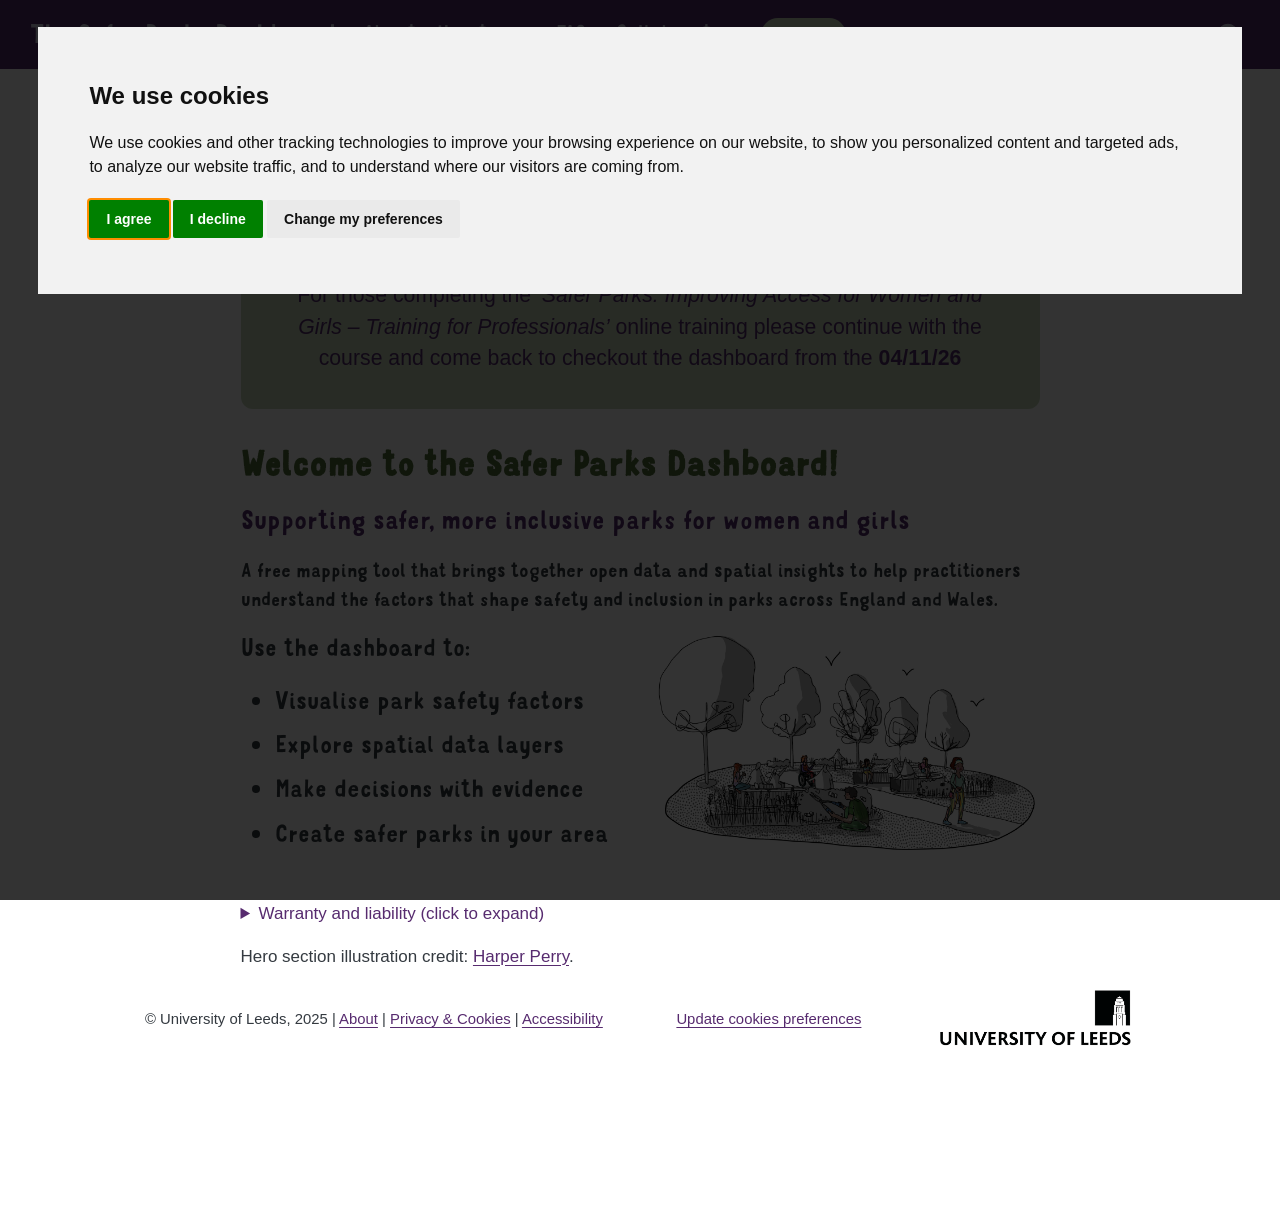
==== index.html @ 702c40ee "Built site for gh-pages" ====
<!DOCTYPE html>
<html xmlns="http://www.w3.org/1999/xhtml" lang="en" xml:lang="en"><head>

<meta charset="utf-8">
<meta name="generator" content="quarto-1.10.19">

<meta name="viewport" content="width=device-width, initial-scale=1.0, user-scalable=yes">


<title>The Safer Parks Dashboard</title>
<style>
/* Default styles provided by pandoc.
** See https://pandoc.org/MANUAL.html#variables-for-html for config info.
*/
span.smallcaps{font-variant: small-caps;}
div.columns{display: flex; gap: 1.5em;}
div.column{flex: auto;}
@media screen {
div.columns{gap: min(4vw, 1.5em);}
div.column{overflow-x: auto;}
}
div.hanging-indent{margin-left: 1.5em; text-indent: -1.5em;}
ul.task-list{list-style: none;}
ul.task-list li input[type="checkbox"] {
  width: 0.8em;
  margin: 0 0.8em 0.2em -1em; /* quarto-specific, see https://github.com/quarto-dev/quarto-cli/issues/4556 */ 
  vertical-align: middle;
}
</style>


<script src="site_libs/quarto-nav/quarto-nav.js"></script>
<script src="site_libs/quarto-nav/headroom.min.js"></script>
<script src="site_libs/clipboard/clipboard.min.js"></script>
<script src="site_libs/quarto-search/autocomplete.umd.js"></script>
<script src="site_libs/quarto-search/fuse.min.js"></script>
<script src="site_libs/quarto-search/quarto-search.js"></script>
<meta name="quarto:offset" content="./">
<link href="./assets/icon-parks4.svg" rel="icon" type="image/svg+xml">
<script src="site_libs/cookie-consent/cookie-consent.js"></script>
<link href="site_libs/cookie-consent/cookie-consent.css" rel="stylesheet">
<script src="site_libs/quarto-html/quarto.js" type="module"></script>
<script src="site_libs/quarto-html/tabsets/tabsets.js" type="module"></script>
<script src="site_libs/quarto-html/popper.min.js"></script>
<script src="site_libs/quarto-html/tippy.umd.min.js"></script>
<script src="site_libs/quarto-html/anchor.min.js"></script>
<link href="site_libs/quarto-html/tippy.css" rel="stylesheet">
<link href="site_libs/quarto-html/quarto-syntax-highlighting-bf27225e3a48a9273f3daa8f8e829971.css" rel="stylesheet" id="quarto-text-highlighting-styles">
<script src="site_libs/bootstrap/bootstrap.min.js"></script>
<link href="site_libs/bootstrap/bootstrap-icons.css" rel="stylesheet">
<link href="site_libs/bootstrap/bootstrap-14a04967a8bad26052f356cdbe887c5a.min.css" rel="stylesheet" append-hash="true" id="quarto-bootstrap" data-mode="light">
<script id="quarto-search-options" type="application/json">{
  "location": "navbar",
  "copy-button": false,
  "collapse-after": 3,
  "panel-placement": "end",
  "type": "overlay",
  "limit": 50,
  "keyboard-shortcut": [
    "f",
    "/",
    "s"
  ],
  "show-item-context": false,
  "language": {
    "search-no-results-text": "No results",
    "search-matching-documents-text": "matching documents",
    "search-copy-link-title": "Copy link to search",
    "search-hide-matches-text": "Hide additional matches",
    "search-more-match-text": "more match in this document",
    "search-more-matches-text": "more matches in this document",
    "search-clear-button-title": "Clear",
    "search-text-placeholder": "",
    "search-detached-cancel-button-title": "Cancel",
    "search-submit-button-title": "Submit",
    "search-label": "Search"
  }
}</script>
<script async="" src="https://www.googletagmanager.com/gtag/js?id=G-39QR6T27XH"></script>

<script type="text/plain" cookie-consent="tracking">

window.dataLayer = window.dataLayer || [];
function gtag(){dataLayer.push(arguments);}
gtag('js', new Date());
gtag('config', 'G-39QR6T27XH', { 'anonymize_ip': true});
</script>

<script type="text/javascript" charset="UTF-8">
document.addEventListener('DOMContentLoaded', function () {
cookieconsent.run({
  "notice_banner_type":"interstitial",
  "consent_type":"express",
  "palette":"light",
  "language":"en",
  "page_load_consent_levels":["strictly-necessary"],
  "notice_banner_reject_button_hide":false,
  "preferences_center_close_button_hide":false,
  "website_name":"",
"website_privacy_policy_url":"https://murphyqm.github.io/Safer-Parks.github.io/privacy.html"
  ,
"language":"en"
  });
});
</script> 
  


</head>

<body class="nav-fixed fullcontent quarto-light">

<div id="quarto-search-results"></div>
  <header id="quarto-header" class="headroom fixed-top">
    <nav class="navbar navbar-expand-lg " data-bs-theme="dark">
      <div class="navbar-container container-fluid">
      <div class="navbar-brand-container mx-auto">
    <a class="navbar-brand" href="./index.html">
    <span class="navbar-title">The Safer Parks Dashboard</span>
    </a>
  </div>
            <div id="quarto-search" class="" title="Search"></div>
          <button class="navbar-toggler" type="button" data-bs-toggle="collapse" data-bs-target="#navbarCollapse" aria-controls="navbarCollapse" role="menu" aria-expanded="false" aria-label="Toggle navigation" onclick="if (window.quartoToggleHeadroom) { window.quartoToggleHeadroom(); }">
  <span class="navbar-toggler-icon"></span>
</button>
          <div class="collapse navbar-collapse" id="navbarCollapse">
            <ul class="navbar-nav navbar-nav-scroll me-auto">
  <li class="nav-item">
    <a class="nav-link" href="./about.html"> 
<span class="menu-text">About</span></a>
  </li>  
  <li class="nav-item">
    <a class="nav-link" href="./guide.html"> 
<span class="menu-text">How to use</span></a>
  </li>  
  <li class="nav-item">
    <a class="nav-link" href="./faqs.html"> 
<span class="menu-text">FAQs</span></a>
  </li>  
  <li class="nav-item">
    <a class="nav-link" href="./partners.html"> 
<span class="menu-text">Collaborators</span></a>
  </li>  
  <li class="nav-item">
    <a class="nav-link" href="./How_to_cite.html"> 
<span class="menu-text">Cite us</span></a>
  </li>  
</ul>
          </div> <!-- /navcollapse -->
            <div class="quarto-navbar-tools">
</div>
      </div> <!-- /container-fluid -->
    </nav>
</header>
<!-- content -->
<div id="quarto-content" class="quarto-container page-columns page-rows-contents page-layout-article page-navbar">
<!-- sidebar -->
<!-- margin-sidebar -->
    
<!-- main -->
<main class="content page-columns page-full" id="quarto-document-content"><header id="title-block-header" class="quarto-title-block"></header>
<div id="main-content" tabindex="-1"></div>




<div class="text-box" style="text-align: center;">
<p>We are launching the Safer Parks Dashboard across England and Wales on the <strong>4th of November 2026</strong>.</p>
<p>Attend one of our <a href="./events.html"><em>Meet the Developers</em> sessions</a> to find out more.</p>
<p>For those completing the <em>’Safer Parks: Improving Access for Women and Girls – Training for Professionals’</em> online training please continue with the course and come back to checkout the dashboard from the <strong>04/11/26</strong></p>
</div>
<section id="welcome-to-the-safer-parks-dashboard" class="level1">
<h1>Welcome to the Safer Parks Dashboard!</h1>
<p><span class="emphasis">Supporting safer, more inclusive parks for women and girls</span></p>
<p><span class="emphasis3">A free mapping tool that brings together open data and spatial insights to help practitioners understand the factors that shape safety and inclusion in parks across England and Wales.</span></p>
<div class="grid">
<div class="g-col-12 g-col-md-6 align-items-center">
<div class="larger-bullets">
<p>Use the dashboard to:</p>
<ul>
<li>Visualise park safety factors</li>
<li>Explore spatial data layers</li>
<li>Make decisions with evidence</li>
<li>Create safer parks in your area</li>
</ul>
</div>
</div>
<div class="g-col-12 g-col-md-6 align-items-center">
<div class="quarto-figure quarto-figure-center">
<figure class="figure">
<p><img src="assets/065_Benches copy.png" class="img-fluid quarto-figure quarto-figure-center figure-img" style="width:100.0%"></p>
</figure>
</div>
</div>
</div>
<!-- ::::{.d-flex .justify-content-center}
[Register to access the dashboard](https://forms.cloud.microsoft/Pages/ResponsePage.aspx?id=qO3qvR3IzkWGPlIypTW3y_21PdTtSidAqW-TSzvWOgxUNzlNSDBOWFBSN1JQM0YzUEhYUDdTOE5TNC4u){.btn .btn-primary .btn-lg .rounded-pill}
:::: -->
<!-- <br>

:::{.text-box2}
Grounded in the [*Safer Parks: Improving Access to Women and Girls* guidance](https://eprints.whiterose.ac.uk/id/eprint/229530/1/250908_Safer%20Parks_PCPI_Single.pdf), , the dashboard helps practitioners explore visibility, lighting, access points, route popularity, vegetation, park facilities and surrounding communities across parks in England and Wales.

<!-- **[**Launch the dashboard**](https://forms.cloud.microsoft/Pages/ResponsePage.aspx?id=qO3qvR3IzkWGPlIypTW3y_21PdTtSidAqW-TSzvWOgxUNzlNSDBOWFBSN1JQM0YzUEhYUDdTOE5TNC4u) to get started, or visit the [**About**](about.qmd) and [**How to Use**](guide.qmd) pages to learn more.** -->
<details>
<summary style="color: #572B6F !important;">
Warranty and liability (click to expand)
</summary>
The software is provided “as is”, without warranty of any kind, express or implied, including but not limited to the warranties of merchantability, fitness for a particular purpose and noninfringement. In no event shall the authors or copyright holders be liable for any claim, damages or other liability, whether in an action of contract, tort or otherwise, arising from, out of or in connection with the software or the use or other dealings in the software.
</details>
<div class="-->">
<p>Hero section illustration credit: <a href="www.harperperry.co.uk">Harper Perry</a>.</p>


</div>
</section>

<div class="footer-wrapper column-page">
<p>
<small>© University of Leeds, 2025 | <a href="about.html">About</a> | <a href="privacy.html">Privacy &amp; Cookies</a> | <a href="https://www.leeds.ac.uk/about/doc/accessibility-statement" target="_blank" rel="noopener">Accessibility</a></small>
</p>
<p>
<small><a href="#" id="open_preferences_center">Update cookies preferences</a></small>
</p>
<p>
<small><img src="assets/partners/leeds_uni.png" alt="University of Leeds logo" width="200px"></small>
</p>
</div></main> <!-- /main -->
<script id="quarto-html-after-body" type="application/javascript">
  window.document.addEventListener("DOMContentLoaded", function (event) {
    const icon = "";
    const anchorJS = new window.AnchorJS();
    anchorJS.options = {
      placement: 'right',
      icon: icon
    };
    anchorJS.add('.anchored');
    const isCodeAnnotation = (el) => {
      for (const clz of el.classList) {
        if (clz.startsWith('code-annotation-')) {                     
          return true;
        }
      }
      return false;
    }
    const onCopySuccess = function(e) {
      // button target
      const button = e.trigger;
      // don't keep focus
      button.blur();
      // flash "checked"
      button.classList.add('code-copy-button-checked');
      var currentTitle = button.getAttribute("title");
      button.setAttribute("title", "Copied!");
      let tooltip;
      if (window.bootstrap) {
        button.setAttribute("data-bs-toggle", "tooltip");
        button.setAttribute("data-bs-placement", "left");
        button.setAttribute("data-bs-title", "Copied!");
        tooltip = new bootstrap.Tooltip(button, 
          { trigger: "manual", 
            customClass: "code-copy-button-tooltip",
            offset: [0, -8]});
        tooltip.show();    
      }
      setTimeout(function() {
        if (tooltip) {
          tooltip.hide();
          button.removeAttribute("data-bs-title");
          button.removeAttribute("data-bs-toggle");
          button.removeAttribute("data-bs-placement");
        }
        button.setAttribute("title", currentTitle);
        button.classList.remove('code-copy-button-checked');
      }, 1000);
      // clear code selection
      e.clearSelection();
    }
    const getTextToCopy = function(trigger) {
      const outerScaffold = trigger.parentElement.cloneNode(true);
      const codeEl = outerScaffold.querySelector('code');
      for (const childEl of codeEl.children) {
        if (isCodeAnnotation(childEl)) {
          childEl.remove();
        }
      }
      return codeEl.innerText;
    }
    const clipboard = new window.ClipboardJS('.code-copy-button:not([data-in-quarto-modal])', {
      text: getTextToCopy
    });
    clipboard.on('success', onCopySuccess);
    if (window.document.getElementById('quarto-embedded-source-code-modal')) {
      const clipboardModal = new window.ClipboardJS('.code-copy-button[data-in-quarto-modal]', {
        text: getTextToCopy,
        container: window.document.getElementById('quarto-embedded-source-code-modal')
      });
      clipboardModal.on('success', onCopySuccess);
    }
      var localhostRegex = new RegExp(/^(?:http|https):\/\/localhost\:?[0-9]*\//);
      var mailtoRegex = new RegExp(/^mailto:/);
        var filterRegex = new RegExp("https:\/\/Safer-Parks\.github\.io\/");
      var isInternal = (href) => {
          return filterRegex.test(href) || localhostRegex.test(href) || mailtoRegex.test(href);
      }
      // Inspect non-navigation links and adorn them if external
     var links = window.document.querySelectorAll('a[href]:not(.nav-link):not(.navbar-brand):not(.toc-action):not(.sidebar-link):not(.sidebar-item-toggle):not(.pagination-link):not(.no-external):not([aria-hidden]):not(.dropdown-item):not(.quarto-navigation-tool):not(.about-link)');
      for (var i=0; i<links.length; i++) {
        const link = links[i];
        if (!isInternal(link.href)) {
          // undo the damage that might have been done by quarto-nav.js in the case of
          // links that we want to consider external
          if (link.dataset.originalHref !== undefined) {
            link.href = link.dataset.originalHref;
          }
        }
      }
    function tippyHover(el, contentFn, onTriggerFn, onUntriggerFn) {
      const config = {
        allowHTML: true,
        maxWidth: 500,
        delay: 100,
        arrow: false,
        appendTo: function(el) {
            return el.parentElement;
        },
        interactive: true,
        interactiveBorder: 10,
        theme: 'quarto',
        placement: 'bottom-start',
      };
      if (contentFn) {
        config.content = contentFn;
      }
      if (onTriggerFn) {
        config.onTrigger = onTriggerFn;
      }
      if (onUntriggerFn) {
        config.onUntrigger = onUntriggerFn;
      }
      window.tippy(el, config); 
    }
    const noterefs = window.document.querySelectorAll('a[role="doc-noteref"]');
    for (var i=0; i<noterefs.length; i++) {
      const ref = noterefs[i];
      tippyHover(ref, function() {
        // use id or data attribute instead here
        let href = ref.getAttribute('data-footnote-href') || ref.getAttribute('href');
        try { href = new URL(href).hash; } catch {}
        const id = href.replace(/^#\/?/, "");
        const note = window.document.getElementById(id);
        if (note) {
          return note.innerHTML;
        } else {
          return "";
        }
      });
    }
    const xrefs = window.document.querySelectorAll('a.quarto-xref');
    const processXRef = (id, note) => {
      // Strip column container classes
      const stripColumnClz = (el) => {
        el.classList.remove("page-full", "page-columns");
        if (el.children) {
          for (const child of el.children) {
            stripColumnClz(child);
          }
        }
      }
      stripColumnClz(note)
      if (id === null || id.startsWith('sec-')) {
        // Special case sections, only their first couple elements
        const container = document.createElement("div");
        if (note.children && note.children.length > 2) {
          container.appendChild(note.children[0].cloneNode(true));
          for (let i = 1; i < note.children.length; i++) {
            const child = note.children[i];
            if (child.tagName === "P" && child.innerText === "") {
              continue;
            } else {
              container.appendChild(child.cloneNode(true));
              break;
            }
          }
          if (window.Quarto?.typesetMath) {
            window.Quarto.typesetMath(container);
          }
          return container.innerHTML
        } else {
          if (window.Quarto?.typesetMath) {
            window.Quarto.typesetMath(note);
          }
          return note.innerHTML;
        }
      } else {
        // Remove any anchor links if they are present
        const anchorLink = note.querySelector('a.anchorjs-link');
        if (anchorLink) {
          anchorLink.remove();
        }
        if (window.Quarto?.typesetMath) {
          window.Quarto.typesetMath(note);
        }
        if (note.classList.contains("callout")) {
          return note.outerHTML;
        } else {
          return note.innerHTML;
        }
      }
    }
    for (var i=0; i<xrefs.length; i++) {
      const xref = xrefs[i];
      tippyHover(xref, undefined, function(instance) {
        instance.disable();
        let url = xref.getAttribute('href');
        let hash = undefined; 
        if (url.startsWith('#')) {
          hash = url;
        } else {
          try { hash = new URL(url).hash; } catch {}
        }
        if (hash) {
          const id = hash.replace(/^#\/?/, "");
          const note = window.document.getElementById(id);
          if (note !== null) {
            try {
              const html = processXRef(id, note.cloneNode(true));
              instance.setContent(html);
            } finally {
              instance.enable();
              instance.show();
            }
          } else {
            // See if we can fetch this
            fetch(url.split('#')[0])
            .then(res => res.text())
            .then(html => {
              const parser = new DOMParser();
              const htmlDoc = parser.parseFromString(html, "text/html");
              const note = htmlDoc.getElementById(id);
              if (note !== null) {
                const html = processXRef(id, note);
                instance.setContent(html);
              } 
            }).finally(() => {
              instance.enable();
              instance.show();
            });
          }
        } else {
          // See if we can fetch a full url (with no hash to target)
          // This is a special case and we should probably do some content thinning / targeting
          fetch(url)
          .then(res => res.text())
          .then(html => {
            const parser = new DOMParser();
            const htmlDoc = parser.parseFromString(html, "text/html");
            const note = htmlDoc.querySelector('main.content');
            if (note !== null) {
              // This should only happen for chapter cross references
              // (since there is no id in the URL)
              // remove the first header
              if (note.children.length > 0 && note.children[0].tagName === "HEADER") {
                note.children[0].remove();
              }
              const html = processXRef(null, note);
              instance.setContent(html);
            } 
          }).finally(() => {
            instance.enable();
            instance.show();
          });
        }
      }, function(instance) {
      });
    }
        let selectedAnnoteEl;
        const selectorForAnnotation = ( cell, annotation) => {
          let cellAttr = 'data-code-cell="' + cell + '"';
          let lineAttr = 'data-code-annotation="' +  annotation + '"';
          const selector = 'span[' + cellAttr + '][' + lineAttr + ']';
          return selector;
        }
        const selectCodeLines = (annoteEl) => {
          const doc = window.document;
          const targetCell = annoteEl.getAttribute("data-target-cell");
          const targetAnnotation = annoteEl.getAttribute("data-target-annotation");
          const annoteSpan = window.document.querySelector(selectorForAnnotation(targetCell, targetAnnotation));
          const lines = annoteSpan.getAttribute("data-code-lines").split(",");
          const lineIds = lines.map((line) => {
            return targetCell + "-" + line;
          })
          let top = null;
          let height = null;
          let parent = null;
          if (lineIds.length > 0) {
              //compute the position of the single el (top and bottom and make a div)
              const el = window.document.getElementById(lineIds[0]);
              top = el.offsetTop;
              height = el.offsetHeight;
              parent = el.parentElement.parentElement;
            if (lineIds.length > 1) {
              const lastEl = window.document.getElementById(lineIds[lineIds.length - 1]);
              const bottom = lastEl.offsetTop + lastEl.offsetHeight;
              height = bottom - top;
            }
            if (top !== null && height !== null && parent !== null) {
              // cook up a div (if necessary) and position it 
              let div = window.document.getElementById("code-annotation-line-highlight");
              if (div === null) {
                div = window.document.createElement("div");
                div.setAttribute("id", "code-annotation-line-highlight");
                div.style.position = 'absolute';
                parent.appendChild(div);
              }
              div.style.top = top - 2 + "px";
              div.style.height = height + 4 + "px";
              div.style.left = 0;
              let gutterDiv = window.document.getElementById("code-annotation-line-highlight-gutter");
              if (gutterDiv === null) {
                gutterDiv = window.document.createElement("div");
                gutterDiv.setAttribute("id", "code-annotation-line-highlight-gutter");
                gutterDiv.style.position = 'absolute';
                const codeCell = window.document.getElementById(targetCell);
                const gutter = codeCell.querySelector('.code-annotation-gutter');
                gutter.appendChild(gutterDiv);
              }
              gutterDiv.style.top = top - 2 + "px";
              gutterDiv.style.height = height + 4 + "px";
            }
            selectedAnnoteEl = annoteEl;
          }
        };
        const unselectCodeLines = () => {
          const elementsIds = ["code-annotation-line-highlight", "code-annotation-line-highlight-gutter"];
          elementsIds.forEach((elId) => {
            const div = window.document.getElementById(elId);
            if (div) {
              div.remove();
            }
          });
          selectedAnnoteEl = undefined;
        };
          // Handle positioning of the toggle
      window.addEventListener(
        "resize",
        throttle(() => {
          elRect = undefined;
          if (selectedAnnoteEl) {
            selectCodeLines(selectedAnnoteEl);
          }
        }, 10)
      );
      function throttle(fn, ms) {
      let throttle = false;
      let timer;
        return (...args) => {
          if(!throttle) { // first call gets through
              fn.apply(this, args);
              throttle = true;
          } else { // all the others get throttled
              if(timer) clearTimeout(timer); // cancel #2
              timer = setTimeout(() => {
                fn.apply(this, args);
                timer = throttle = false;
              }, ms);
          }
        };
      }
        // Attach click handler to the DT
        const annoteDls = window.document.querySelectorAll('dt[data-target-cell]');
        for (const annoteDlNode of annoteDls) {
          annoteDlNode.addEventListener('click', (event) => {
            const clickedEl = event.target;
            if (clickedEl !== selectedAnnoteEl) {
              unselectCodeLines();
              const activeEl = window.document.querySelector('dt[data-target-cell].code-annotation-active');
              if (activeEl) {
                activeEl.classList.remove('code-annotation-active');
              }
              selectCodeLines(clickedEl);
              clickedEl.classList.add('code-annotation-active');
            } else {
              // Unselect the line
              unselectCodeLines();
              clickedEl.classList.remove('code-annotation-active');
            }
          });
        }
    const findCites = (el) => {
      const parentEl = el.parentElement;
      if (parentEl) {
        const cites = parentEl.dataset.cites;
        if (cites) {
          return {
            el,
            cites: cites.split(' ')
          };
        } else {
          return findCites(el.parentElement)
        }
      } else {
        return undefined;
      }
    };
    var bibliorefs = window.document.querySelectorAll('a[role="doc-biblioref"]');
    for (var i=0; i<bibliorefs.length; i++) {
      const ref = bibliorefs[i];
      const citeInfo = findCites(ref);
      if (citeInfo) {
        tippyHover(citeInfo.el, function() {
          var popup = window.document.createElement('div');
          citeInfo.cites.forEach(function(cite) {
            var citeDiv = window.document.createElement('div');
            citeDiv.classList.add('hanging-indent');
            citeDiv.classList.add('csl-entry');
            var biblioDiv = window.document.getElementById('ref-' + cite);
            if (biblioDiv) {
              citeDiv.innerHTML = biblioDiv.innerHTML;
            }
            popup.appendChild(citeDiv);
          });
          return popup.innerHTML;
        });
      }
    }
  });
  </script>
</div> <!-- /content -->
<footer class="footer">
  <div class="nav-footer">
    <div class="nav-footer-left">
      &nbsp;
    </div>   
    <div class="nav-footer-center">

</div>
    <div class="nav-footer-right">
      &nbsp;
    </div>
  </div>
</footer>




</body></html>
---- site_libs/cookie-consent/cookie-consent.css ----
div.cookie-consent-footer {
  font-size: 0.8em;
  text-decoration: none;
}
---- site_libs/quarto-html/tippy.css ----
.tippy-box[data-animation=fade][data-state=hidden]{opacity:0}[data-tippy-root]{max-width:calc(100vw - 10px)}.tippy-box{position:relative;background-color:#333;color:#fff;border-radius:4px;font-size:14px;line-height:1.4;white-space:normal;outline:0;transition-property:transform,visibility,opacity}.tippy-box[data-placement^=top]>.tippy-arrow{bottom:0}.tippy-box[data-placement^=top]>.tippy-arrow:before{bottom:-7px;left:0;border-width:8px 8px 0;border-top-color:initial;transform-origin:center top}.tippy-box[data-placement^=bottom]>.tippy-arrow{top:0}.tippy-box[data-placement^=bottom]>.tippy-arrow:before{top:-7px;left:0;border-width:0 8px 8px;border-bottom-color:initial;transform-origin:center bottom}.tippy-box[data-placement^=left]>.tippy-arrow{right:0}.tippy-box[data-placement^=left]>.tippy-arrow:before{border-width:8px 0 8px 8px;border-left-color:initial;right:-7px;transform-origin:center left}.tippy-box[data-placement^=right]>.tippy-arrow{left:0}.tippy-box[data-placement^=right]>.tippy-arrow:before{left:-7px;border-width:8px 8px 8px 0;border-right-color:initial;transform-origin:center right}.tippy-box[data-inertia][data-state=visible]{transition-timing-function:cubic-bezier(.54,1.5,.38,1.11)}.tippy-arrow{width:16px;height:16px;color:#333}.tippy-arrow:before{content:"";position:absolute;border-color:transparent;border-style:solid}.tippy-content{position:relative;padding:5px 9px;z-index:1}
---- site_libs/quarto-html/quarto-syntax-highlighting-bf27225e3a48a9273f3daa8f8e829971.css ----
/* quarto syntax highlight colors */
:root {
  --quarto-hl-ot-color: #003B4F;
  --quarto-hl-at-color: #657422;
  --quarto-hl-ss-color: #20794D;
  --quarto-hl-an-color: #5E5E5E;
  --quarto-hl-fu-color: #4758AB;
  --quarto-hl-st-color: #20794D;
  --quarto-hl-cf-color: #003B4F;
  --quarto-hl-op-color: #5E5E5E;
  --quarto-hl-er-color: #AD0000;
  --quarto-hl-bn-color: #AD0000;
  --quarto-hl-al-color: #AD0000;
  --quarto-hl-va-color: #111111;
  --quarto-hl-bu-color: inherit;
  --quarto-hl-ex-color: inherit;
  --quarto-hl-pp-color: #AD0000;
  --quarto-hl-in-color: #5E5E5E;
  --quarto-hl-vs-color: #20794D;
  --quarto-hl-wa-color: #5E5E5E;
  --quarto-hl-do-color: #5E5E5E;
  --quarto-hl-im-color: #00769E;
  --quarto-hl-ch-color: #20794D;
  --quarto-hl-dt-color: #AD0000;
  --quarto-hl-fl-color: #AD0000;
  --quarto-hl-co-color: #5E5E5E;
  --quarto-hl-cv-color: #5E5E5E;
  --quarto-hl-cn-color: #8f5902;
  --quarto-hl-sc-color: #5E5E5E;
  --quarto-hl-dv-color: #AD0000;
  --quarto-hl-kw-color: #003B4F;
}

/* other quarto variables */
:root {
  --quarto-font-monospace: SFMono-Regular, Menlo, Monaco, Consolas, "Liberation Mono", "Courier New", monospace;
}

/* syntax highlight based on Pandoc's rules */
pre > code.sourceCode > span {
  color: #003B4F;
}

code.sourceCode > span {
  color: #003B4F;
}

div.sourceCode,
div.sourceCode pre.sourceCode {
  color: #003B4F;
}

/* Normal */
code span {
  color: #003B4F;
}

/* Alert */
code span.al {
  color: #AD0000;
  font-style: inherit;
}

/* Annotation */
code span.an {
  color: #5E5E5E;
  font-style: inherit;
}

/* Attribute */
code span.at {
  color: #657422;
  font-style: inherit;
}

/* BaseN */
code span.bn {
  color: #AD0000;
  font-style: inherit;
}

/* BuiltIn */
code span.bu {
  font-style: inherit;
}

/* ControlFlow */
code span.cf {
  color: #003B4F;
  font-weight: bold;
  font-style: inherit;
}

/* Char */
code span.ch {
  color: #20794D;
  font-style: inherit;
}

/* Constant */
code span.cn {
  color: #8f5902;
  font-style: inherit;
}

/* Comment */
code span.co {
  color: #5E5E5E;
  font-style: inherit;
}

/* CommentVar */
code span.cv {
  color: #5E5E5E;
  font-style: italic;
}

/* Documentation */
code span.do {
  color: #5E5E5E;
  font-style: italic;
}

/* DataType */
code span.dt {
  color: #AD0000;
  font-style: inherit;
}

/* DecVal */
code span.dv {
  color: #AD0000;
  font-style: inherit;
}

/* Error */
code span.er {
  color: #AD0000;
  font-style: inherit;
}

/* Extension */
code span.ex {
  font-style: inherit;
}

/* Float */
code span.fl {
  color: #AD0000;
  font-style: inherit;
}

/* Function */
code span.fu {
  color: #4758AB;
  font-style: inherit;
}

/* Import */
code span.im {
  color: #00769E;
  font-style: inherit;
}

/* Information */
code span.in {
  color: #5E5E5E;
  font-style: inherit;
}

/* Keyword */
code span.kw {
  color: #003B4F;
  font-weight: bold;
  font-style: inherit;
}

/* Operator */
code span.op {
  color: #5E5E5E;
  font-style: inherit;
}

/* Other */
code span.ot {
  color: #003B4F;
  font-style: inherit;
}

/* Preprocessor */
code span.pp {
  color: #AD0000;
  font-style: inherit;
}

/* SpecialChar */
code span.sc {
  color: #5E5E5E;
  font-style: inherit;
}

/* SpecialString */
code span.ss {
  color: #20794D;
  font-style: inherit;
}

/* String */
code span.st {
  color: #20794D;
  font-style: inherit;
}

/* Variable */
code span.va {
  color: #111111;
  font-style: inherit;
}

/* VerbatimString */
code span.vs {
  color: #20794D;
  font-style: inherit;
}

/* Warning */
code span.wa {
  color: #5E5E5E;
  font-style: italic;
}

.prevent-inlining {
  content: "</";
}

/*# sourceMappingURL=8be38f48d34c45af72792cbd699585e7.css.map */
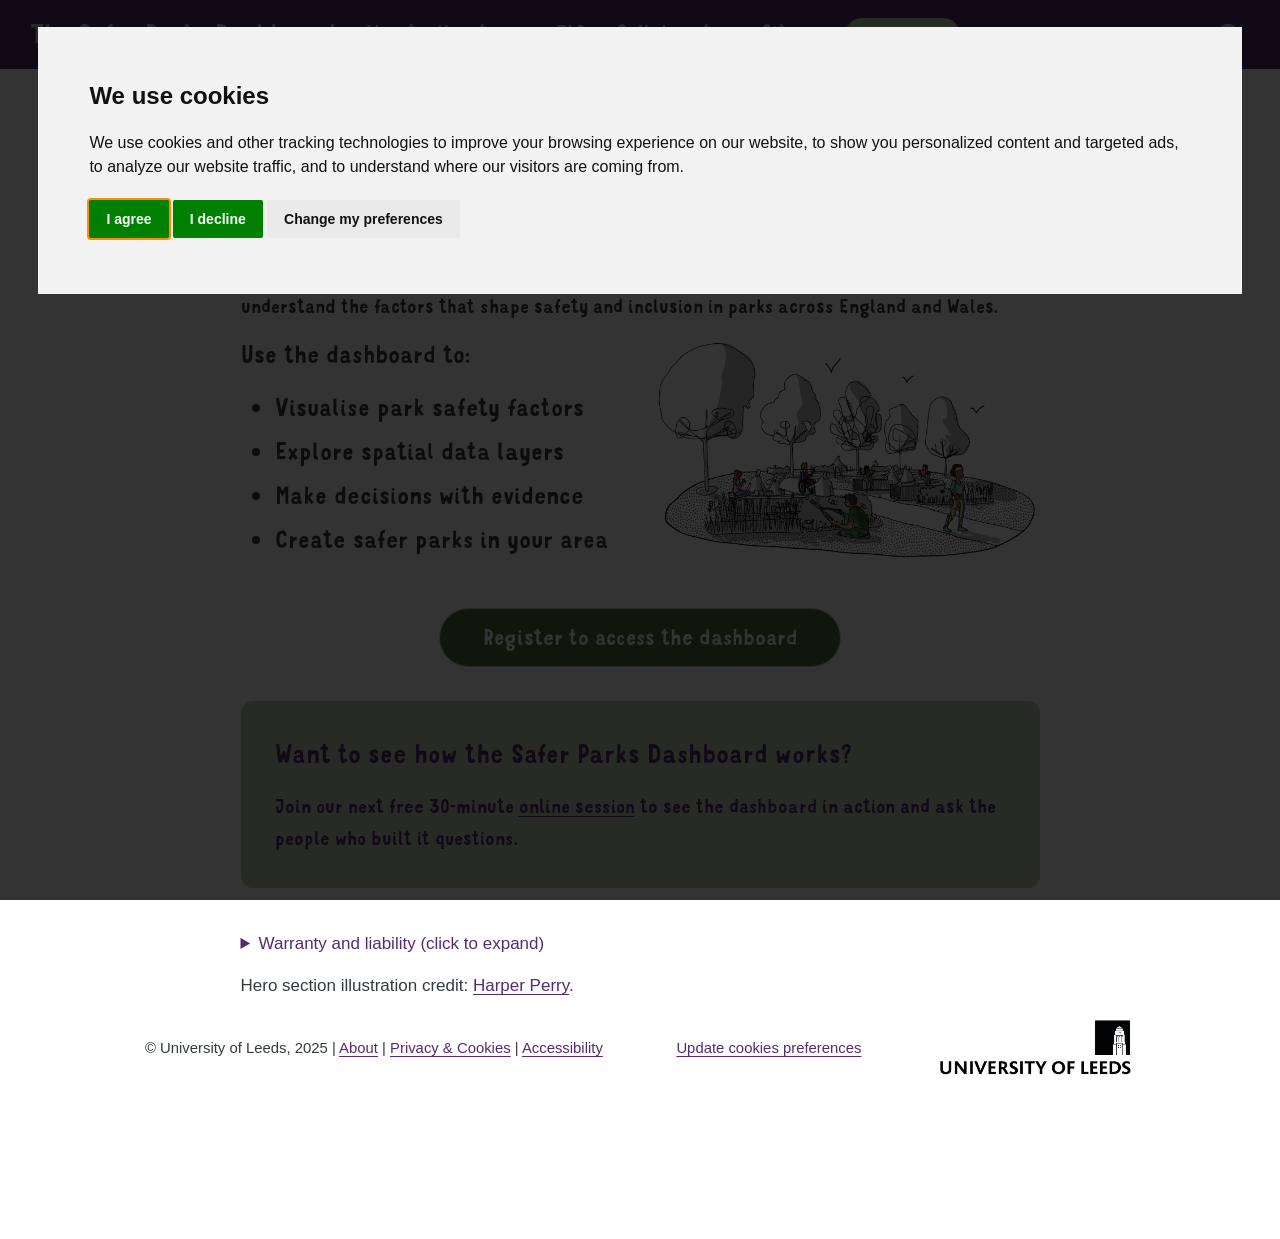
==== commit 8226f1e6: "Built site for gh-pages" ====
--- a/index.html
+++ b/index.html
@@ -2,7 +2,7 @@
 <html xmlns="http://www.w3.org/1999/xhtml" lang="en" xml:lang="en"><head>
 
 <meta charset="utf-8">
-<meta name="generator" content="quarto-1.10.19">
+<meta name="generator" content="quarto-1.11.9">
 
 <meta name="viewport" content="width=device-width, initial-scale=1.0, user-scalable=yes">
 
@@ -41,14 +41,15 @@
 <link href="site_libs/cookie-consent/cookie-consent.css" rel="stylesheet">
 <script src="site_libs/quarto-html/quarto.js" type="module"></script>
 <script src="site_libs/quarto-html/tabsets/tabsets.js" type="module"></script>
+<script src="site_libs/quarto-html/scrollable-regions/scrollable-regions.js" type="module"></script>
 <script src="site_libs/quarto-html/popper.min.js"></script>
 <script src="site_libs/quarto-html/tippy.umd.min.js"></script>
 <script src="site_libs/quarto-html/anchor.min.js"></script>
 <link href="site_libs/quarto-html/tippy.css" rel="stylesheet">
-<link href="site_libs/quarto-html/quarto-syntax-highlighting-bf27225e3a48a9273f3daa8f8e829971.css" rel="stylesheet" id="quarto-text-highlighting-styles">
+<link href="site_libs/quarto-html/quarto-syntax-highlighting-63b5708e65d6cd79cd7618c58d0c21e7.css" rel="stylesheet" id="quarto-text-highlighting-styles">
 <script src="site_libs/bootstrap/bootstrap.min.js"></script>
 <link href="site_libs/bootstrap/bootstrap-icons.css" rel="stylesheet">
-<link href="site_libs/bootstrap/bootstrap-14a04967a8bad26052f356cdbe887c5a.min.css" rel="stylesheet" append-hash="true" id="quarto-bootstrap" data-mode="light">
+<link href="site_libs/bootstrap/bootstrap-891cdc335242fcc6269b0269c2d55c91.min.css" rel="stylesheet" append-hash="true" id="quarto-bootstrap" data-mode="light">
 <script id="quarto-search-options" type="application/json">{
   "location": "navbar",
   "copy-button": false,
@@ -108,19 +109,18 @@
 
 </head>
 
-<body class="nav-fixed fullcontent quarto-light">
+<body class="nav-fixed fullcontent quarto-light"><a id="quarto-skip-link" class="visually-hidden-focusable" href="#quarto-document-content">Skip to main content</a>
 
 <div id="quarto-search-results"></div>
   <header id="quarto-header" class="headroom fixed-top">
-    <nav class="navbar navbar-expand-lg " data-bs-theme="dark">
+    <nav class="navbar navbar-expand-lg " data-bs-theme="dark" aria-label="Site">
       <div class="navbar-container container-fluid">
       <div class="navbar-brand-container mx-auto">
     <a class="navbar-brand" href="./index.html">
     <span class="navbar-title">The Safer Parks Dashboard</span>
     </a>
   </div>
-            <div id="quarto-search" class="" title="Search"></div>
-          <button class="navbar-toggler" type="button" data-bs-toggle="collapse" data-bs-target="#navbarCollapse" aria-controls="navbarCollapse" role="menu" aria-expanded="false" aria-label="Toggle navigation" onclick="if (window.quartoToggleHeadroom) { window.quartoToggleHeadroom(); }">
+          <button class="navbar-toggler" type="button" data-bs-toggle="collapse" data-bs-target="#navbarCollapse" aria-controls="navbarCollapse" aria-expanded="false" aria-label="Toggle navigation" onclick="if (window.quartoToggleHeadroom) { window.quartoToggleHeadroom(); }">
   <span class="navbar-toggler-icon"></span>
 </button>
           <div class="collapse navbar-collapse" id="navbarCollapse">
@@ -145,10 +145,15 @@
     <a class="nav-link" href="./How_to_cite.html"> 
 <span class="menu-text">Cite us</span></a>
   </li>  
+  <li class="nav-item">
+    <a class="nav-link" href="https://forms.cloud.microsoft/Pages/ResponsePage.aspx?id=qO3qvR3IzkWGPlIypTW3y_21PdTtSidAqW-TSzvWOgxUNzlNSDBOWFBSN1JQM0YzUEhYUDdTOE5TNC4u"> 
+<span class="menu-text">Dashboard</span></a>
+  </li>  
 </ul>
           </div> <!-- /navcollapse -->
             <div class="quarto-navbar-tools">
 </div>
+            <div id="quarto-search" class="" title="Search"></div>
       </div> <!-- /container-fluid -->
     </nav>
 </header>
@@ -158,17 +163,12 @@
 <!-- margin-sidebar -->
     
 <!-- main -->
-<main class="content page-columns page-full" id="quarto-document-content"><header id="title-block-header" class="quarto-title-block"></header>
+<main class="content page-columns page-full" id="quarto-document-content" tabindex="-1"><header id="title-block-header" class="quarto-title-block"></header>
 <div id="main-content" tabindex="-1"></div>
 
 
 
 
-<div class="text-box" style="text-align: center;">
-<p>We are launching the Safer Parks Dashboard across England and Wales on the <strong>4th of November 2026</strong>.</p>
-<p>Attend one of our <a href="./events.html"><em>Meet the Developers</em> sessions</a> to find out more.</p>
-<p>For those completing the <em>’Safer Parks: Improving Access for Women and Girls – Training for Professionals’</em> online training please continue with the course and come back to checkout the dashboard from the <strong>04/11/26</strong></p>
-</div>
 <section id="welcome-to-the-safer-parks-dashboard" class="level1">
 <h1>Welcome to the Safer Parks Dashboard!</h1>
 <p><span class="emphasis">Supporting safer, more inclusive parks for women and girls</span></p>
@@ -193,26 +193,23 @@
 </div>
 </div>
 </div>
-<!-- ::::{.d-flex .justify-content-center}
-[Register to access the dashboard](https://forms.cloud.microsoft/Pages/ResponsePage.aspx?id=qO3qvR3IzkWGPlIypTW3y_21PdTtSidAqW-TSzvWOgxUNzlNSDBOWFBSN1JQM0YzUEhYUDdTOE5TNC4u){.btn .btn-primary .btn-lg .rounded-pill}
-:::: -->
-<!-- <br>
-
-:::{.text-box2}
-Grounded in the [*Safer Parks: Improving Access to Women and Girls* guidance](https://eprints.whiterose.ac.uk/id/eprint/229530/1/250908_Safer%20Parks_PCPI_Single.pdf), , the dashboard helps practitioners explore visibility, lighting, access points, route popularity, vegetation, park facilities and surrounding communities across parks in England and Wales.
-
-<!-- **[**Launch the dashboard**](https://forms.cloud.microsoft/Pages/ResponsePage.aspx?id=qO3qvR3IzkWGPlIypTW3y_21PdTtSidAqW-TSzvWOgxUNzlNSDBOWFBSN1JQM0YzUEhYUDdTOE5TNC4u) to get started, or visit the [**About**](about.qmd) and [**How to Use**](guide.qmd) pages to learn more.** -->
+<div class="d-flex justify-content-center">
+<p><a href="https://forms.cloud.microsoft/Pages/ResponsePage.aspx?id=qO3qvR3IzkWGPlIypTW3y_21PdTtSidAqW-TSzvWOgxUNzlNSDBOWFBSN1JQM0YzUEhYUDdTOE5TNC4u" class="btn btn-primary btn-lg rounded-pill">Register to access the dashboard</a></p>
+</div>
+<div class="text-box">
+<p><span class="emphasis">Want to see how the Safer Parks Dashboard works?</span></p>
+<p><span class="emphasis3">Join our next free 30-minute <a href="./events.html">online session</a> to see the dashboard in action and ask the people who built it questions.</span></p>
+</div>
+<p><br></p>
 <details>
 <summary style="color: #572B6F !important;">
 Warranty and liability (click to expand)
 </summary>
 The software is provided “as is”, without warranty of any kind, express or implied, including but not limited to the warranties of merchantability, fitness for a particular purpose and noninfringement. In no event shall the authors or copyright holders be liable for any claim, damages or other liability, whether in an action of contract, tort or otherwise, arising from, out of or in connection with the software or the use or other dealings in the software.
 </details>
-<div class="-->">
 <p>Hero section illustration credit: <a href="www.harperperry.co.uk">Harper Perry</a>.</p>
 
 
-</div>
 </section>
 
 <div class="footer-wrapper column-page">
@@ -304,7 +301,8 @@
           return filterRegex.test(href) || localhostRegex.test(href) || mailtoRegex.test(href);
       }
       // Inspect non-navigation links and adorn them if external
-     var links = window.document.querySelectorAll('a[href]:not(.nav-link):not(.navbar-brand):not(.toc-action):not(.sidebar-link):not(.sidebar-item-toggle):not(.pagination-link):not(.no-external):not([aria-hidden]):not(.dropdown-item):not(.quarto-navigation-tool):not(.about-link)');
+      window.quartoDecorateExternalLinks = function (root) {
+     var links = (root || window.document).querySelectorAll('a[href]:not(.nav-link):not(.navbar-brand):not(.toc-action):not(.sidebar-link):not(.sidebar-item-toggle):not(.pagination-link):not(.no-external):not([aria-hidden]):not(.dropdown-item):not(.quarto-navigation-tool):not(.about-link)');
       for (var i=0; i<links.length; i++) {
         const link = links[i];
         if (!isInternal(link.href)) {
@@ -313,8 +311,69 @@
           if (link.dataset.originalHref !== undefined) {
             link.href = link.dataset.originalHref;
           }
-        }
-      }
+          if (!link.classList.contains('no-external-icon')) {
+          }
+        }
+      }
+      };
+      window.quartoDecorateExternalLinks(window.document);
+    // Esc closes the popup (WCAG 1.4.13) and focus leaving both trigger and
+    // popup closes it (WCAG 2.4.11); tippy handles neither for interactive popups.
+    const hideOnEscAndFocusOut = {
+      name: 'hideOnEscAndFocusOut',
+      defaultValue: true,
+      fn(instance) {
+        const dismiss = () => {
+          // A show scheduled by the trigger delay would otherwise reopen it
+          instance.clearDelayTimeouts();
+          instance.hide();
+        };
+        const onKeyDown = (event) => {
+          if (event.key !== 'Escape') {
+            return;
+          }
+          // Keep Esc from also reaching page handlers (e.g. reveal.js overview),
+          // except an open reveal.js slide menu, which Esc should close too.
+          // The menu handles keys only when its keyboard option is on.
+          const menuHandlesEsc = window.Reveal?.getPlugin?.('menu')?.isOpen() &&
+            window.Reveal.getConfig().menu?.keyboard !== false;
+          if (!menuHandlesEsc) {
+            event.stopPropagation();
+          }
+          if (instance.popper.contains(window.document.activeElement)) {
+            // Disabled while refocusing so the focus trigger does not reopen it
+            instance.disable();
+            instance.reference.focus();
+            instance.enable();
+          }
+          dismiss();
+        };
+        const onFocusOut = (event) => {
+          const target = event.relatedTarget;
+          if (target && !instance.reference.contains(target) &&
+              !instance.popper.contains(target)) {
+            dismiss();
+          }
+        };
+        // On the trigger too: a click trigger (code-annotations: select) has no
+        // blur handling. Attached for the instance's lifetime so leaving the
+        // trigger also cancels a show still pending on the trigger delay.
+        instance.reference.addEventListener('focusout', onFocusOut);
+        return {
+          onShow() {
+            window.document.addEventListener('keydown', onKeyDown, true);
+            instance.popper.addEventListener('focusout', onFocusOut);
+          },
+          onHide() {
+            window.document.removeEventListener('keydown', onKeyDown, true);
+            instance.popper.removeEventListener('focusout', onFocusOut);
+          },
+          onDestroy() {
+            instance.reference.removeEventListener('focusout', onFocusOut);
+          },
+        };
+      },
+    };
     function tippyHover(el, contentFn, onTriggerFn, onUntriggerFn) {
       const config = {
         allowHTML: true,
@@ -328,6 +387,7 @@
         interactiveBorder: 10,
         theme: 'quarto',
         placement: 'bottom-start',
+        plugins: [hideOnEscAndFocusOut],
       };
       if (contentFn) {
         config.content = contentFn;
@@ -490,44 +550,54 @@
           const lineIds = lines.map((line) => {
             return targetCell + "-" + line;
           })
-          let top = null;
-          let height = null;
-          let parent = null;
+          // Each band is positioned against its own containing block, which is
+          // not the offsetParent of the lines, so place it from client rects.
+          const placeBand = (band, firstEl, lastEl, codeBlock) => {
+            const container = band.offsetParent;
+            if (container === null) {
+              return;
+            }
+            const containerRect = container.getBoundingClientRect();
+            // Reveal.js scales slides with a transform, so convert client
+            // pixels back to the CSS pixels of the container.
+            const scale = containerRect.height / container.offsetHeight || 1;
+            const firstRect = firstEl.getBoundingClientRect();
+            const lastRect = lastEl.getBoundingClientRect();
+            const top = (firstRect.top - containerRect.top) / scale - container.clientTop + container.scrollTop;
+            const height = (lastRect.bottom - firstRect.top) / scale;
+            band.style.top = top - 2 + "px";
+            band.style.height = height + 4 + "px";
+            if (codeBlock) {
+              // Without the copy button wrapper, the containing block is wider
+              // than the code block, so span the code block explicitly.
+              const blockRect = codeBlock.getBoundingClientRect();
+              band.style.left = (blockRect.left - containerRect.left) / scale - container.clientLeft + container.scrollLeft + "px";
+              band.style.width = blockRect.width / scale + "px";
+            }
+          };
           if (lineIds.length > 0) {
-              //compute the position of the single el (top and bottom and make a div)
-              const el = window.document.getElementById(lineIds[0]);
-              top = el.offsetTop;
-              height = el.offsetHeight;
-              parent = el.parentElement.parentElement;
-            if (lineIds.length > 1) {
-              const lastEl = window.document.getElementById(lineIds[lineIds.length - 1]);
-              const bottom = lastEl.offsetTop + lastEl.offsetHeight;
-              height = bottom - top;
-            }
-            if (top !== null && height !== null && parent !== null) {
-              // cook up a div (if necessary) and position it 
-              let div = window.document.getElementById("code-annotation-line-highlight");
-              if (div === null) {
-                div = window.document.createElement("div");
-                div.setAttribute("id", "code-annotation-line-highlight");
-                div.style.position = 'absolute';
-                parent.appendChild(div);
-              }
-              div.style.top = top - 2 + "px";
-              div.style.height = height + 4 + "px";
-              div.style.left = 0;
-              let gutterDiv = window.document.getElementById("code-annotation-line-highlight-gutter");
-              if (gutterDiv === null) {
-                gutterDiv = window.document.createElement("div");
-                gutterDiv.setAttribute("id", "code-annotation-line-highlight-gutter");
-                gutterDiv.style.position = 'absolute';
-                const codeCell = window.document.getElementById(targetCell);
-                const gutter = codeCell.querySelector('.code-annotation-gutter');
-                gutter.appendChild(gutterDiv);
-              }
-              gutterDiv.style.top = top - 2 + "px";
-              gutterDiv.style.height = height + 4 + "px";
-            }
+            const el = window.document.getElementById(lineIds[0]);
+            const lastEl = window.document.getElementById(lineIds[lineIds.length - 1]);
+            const parent = el.parentElement.parentElement;
+            // cook up a div (if necessary) and position it
+            let div = window.document.getElementById("code-annotation-line-highlight");
+            if (div === null) {
+              div = window.document.createElement("div");
+              div.setAttribute("id", "code-annotation-line-highlight");
+              div.style.position = 'absolute';
+              parent.appendChild(div);
+            }
+            placeBand(div, el, lastEl, parent.closest("div.sourceCode") || parent);
+            let gutterDiv = window.document.getElementById("code-annotation-line-highlight-gutter");
+            if (gutterDiv === null) {
+              gutterDiv = window.document.createElement("div");
+              gutterDiv.setAttribute("id", "code-annotation-line-highlight-gutter");
+              gutterDiv.style.position = 'absolute';
+              const codeCell = window.document.getElementById(targetCell);
+              const gutter = codeCell.querySelector('.code-annotation-gutter');
+              gutter.appendChild(gutterDiv);
+            }
+            placeBand(gutterDiv, el, lastEl);
             selectedAnnoteEl = annoteEl;
           }
         };
@@ -626,6 +696,9 @@
     }
   });
   </script>
+  <script type="application/javascript">
+  window.quartoScrollableRegionsLabels = {"code":"Scrollable code","output":"Scrollable output"};
+  </script>
 </div> <!-- /content -->
 <footer class="footer">
   <div class="nav-footer">
--- a/site_libs/quarto-html/quarto-syntax-highlighting-63b5708e65d6cd79cd7618c58d0c21e7.css
+++ b/site_libs/quarto-html/quarto-syntax-highlighting-63b5708e65d6cd79cd7618c58d0c21e7.css
@@ -0,0 +1,236 @@
+/* quarto syntax highlight colors */
+:root {
+  --quarto-hl-ot-color: #003B4F;
+  --quarto-hl-at-color: #657422;
+  --quarto-hl-ss-color: #20794D;
+  --quarto-hl-an-color: #5E5E5E;
+  --quarto-hl-fu-color: #4758AB;
+  --quarto-hl-st-color: #20794D;
+  --quarto-hl-cf-color: #003B4F;
+  --quarto-hl-op-color: #5E5E5E;
+  --quarto-hl-er-color: #AD0000;
+  --quarto-hl-bn-color: #AD0000;
+  --quarto-hl-al-color: #AD0000;
+  --quarto-hl-va-color: #111111;
+  --quarto-hl-bu-color: inherit;
+  --quarto-hl-ex-color: inherit;
+  --quarto-hl-pp-color: #AD0000;
+  --quarto-hl-in-color: #5E5E5E;
+  --quarto-hl-vs-color: #20794D;
+  --quarto-hl-wa-color: #5E5E5E;
+  --quarto-hl-do-color: #5E5E5E;
+  --quarto-hl-im-color: #00769E;
+  --quarto-hl-ch-color: #20794D;
+  --quarto-hl-dt-color: #AD0000;
+  --quarto-hl-fl-color: #AD0000;
+  --quarto-hl-co-color: #5E5E5E;
+  --quarto-hl-cv-color: #5E5E5E;
+  --quarto-hl-cn-color: #8f5902;
+  --quarto-hl-sc-color: #5E5E5E;
+  --quarto-hl-dv-color: #AD0000;
+  --quarto-hl-kw-color: #003B4F;
+}
+
+/* other quarto variables */
+:root {
+  --quarto-font-monospace: SFMono-Regular, Menlo, Monaco, Consolas, "Liberation Mono", "Courier New", monospace;
+}
+
+/* syntax highlight based on Pandoc's rules */
+pre > code.sourceCode > span {
+  color: #003B4F;
+}
+
+code.sourceCode > span {
+  color: #003B4F;
+}
+
+div.sourceCode,
+div.sourceCode pre.sourceCode {
+  color: #003B4F;
+}
+
+/* Normal */
+code span {
+  color: #003B4F;
+}
+
+/* Alert */
+code span.al {
+  color: #AD0000;
+  font-style: inherit;
+}
+
+/* Annotation */
+code span.an {
+  color: #5E5E5E;
+  font-style: inherit;
+}
+
+/* Attribute */
+code span.at {
+  color: #657422;
+  font-style: inherit;
+}
+
+/* BaseN */
+code span.bn {
+  color: #AD0000;
+  font-style: inherit;
+}
+
+/* BuiltIn */
+code span.bu {
+  font-style: inherit;
+}
+
+/* ControlFlow */
+code span.cf {
+  color: #003B4F;
+  font-weight: bold;
+  font-style: inherit;
+}
+
+/* Char */
+code span.ch {
+  color: #20794D;
+  font-style: inherit;
+}
+
+/* Constant */
+code span.cn {
+  color: #8f5902;
+  font-style: inherit;
+}
+
+/* Comment */
+code span.co {
+  color: #5E5E5E;
+  font-style: inherit;
+}
+
+/* CommentVar */
+code span.cv {
+  color: #5E5E5E;
+  font-style: italic;
+}
+
+/* Documentation */
+code span.do {
+  color: #5E5E5E;
+  font-style: italic;
+}
+
+/* DataType */
+code span.dt {
+  color: #AD0000;
+  font-style: inherit;
+}
+
+/* DecVal */
+code span.dv {
+  color: #AD0000;
+  font-style: inherit;
+}
+
+/* Error */
+code span.er {
+  color: #AD0000;
+  font-style: inherit;
+}
+
+/* Extension */
+code span.ex {
+  font-style: inherit;
+}
+
+/* Float */
+code span.fl {
+  color: #AD0000;
+  font-style: inherit;
+}
+
+/* Function */
+code span.fu {
+  color: #4758AB;
+  font-style: inherit;
+}
+
+/* Import */
+code span.im {
+  color: #00769E;
+  font-style: inherit;
+}
+
+/* Information */
+code span.in {
+  color: #5E5E5E;
+  font-style: inherit;
+}
+
+/* Keyword */
+code span.kw {
+  color: #003B4F;
+  font-weight: bold;
+  font-style: inherit;
+}
+
+/* Operator */
+code span.op {
+  color: #5E5E5E;
+  font-style: inherit;
+}
+
+/* Other */
+code span.ot {
+  color: #003B4F;
+  font-style: inherit;
+}
+
+/* Preprocessor */
+code span.pp {
+  color: #AD0000;
+  font-style: inherit;
+}
+
+/* SpecialChar */
+code span.sc {
+  color: #5E5E5E;
+  font-style: inherit;
+}
+
+/* SpecialString */
+code span.ss {
+  color: #20794D;
+  font-style: inherit;
+}
+
+/* String */
+code span.st {
+  color: #20794D;
+  font-style: inherit;
+}
+
+/* Variable */
+code span.va {
+  color: #111111;
+  font-style: inherit;
+}
+
+/* VerbatimString */
+code span.vs {
+  color: #20794D;
+  font-style: inherit;
+}
+
+/* Warning */
+code span.wa {
+  color: #5E5E5E;
+  font-style: italic;
+}
+
+.prevent-inlining {
+  content: "</";
+}
+
+/*# sourceMappingURL=054cc16b9e9817627be6994582d2ffb5.css.map */
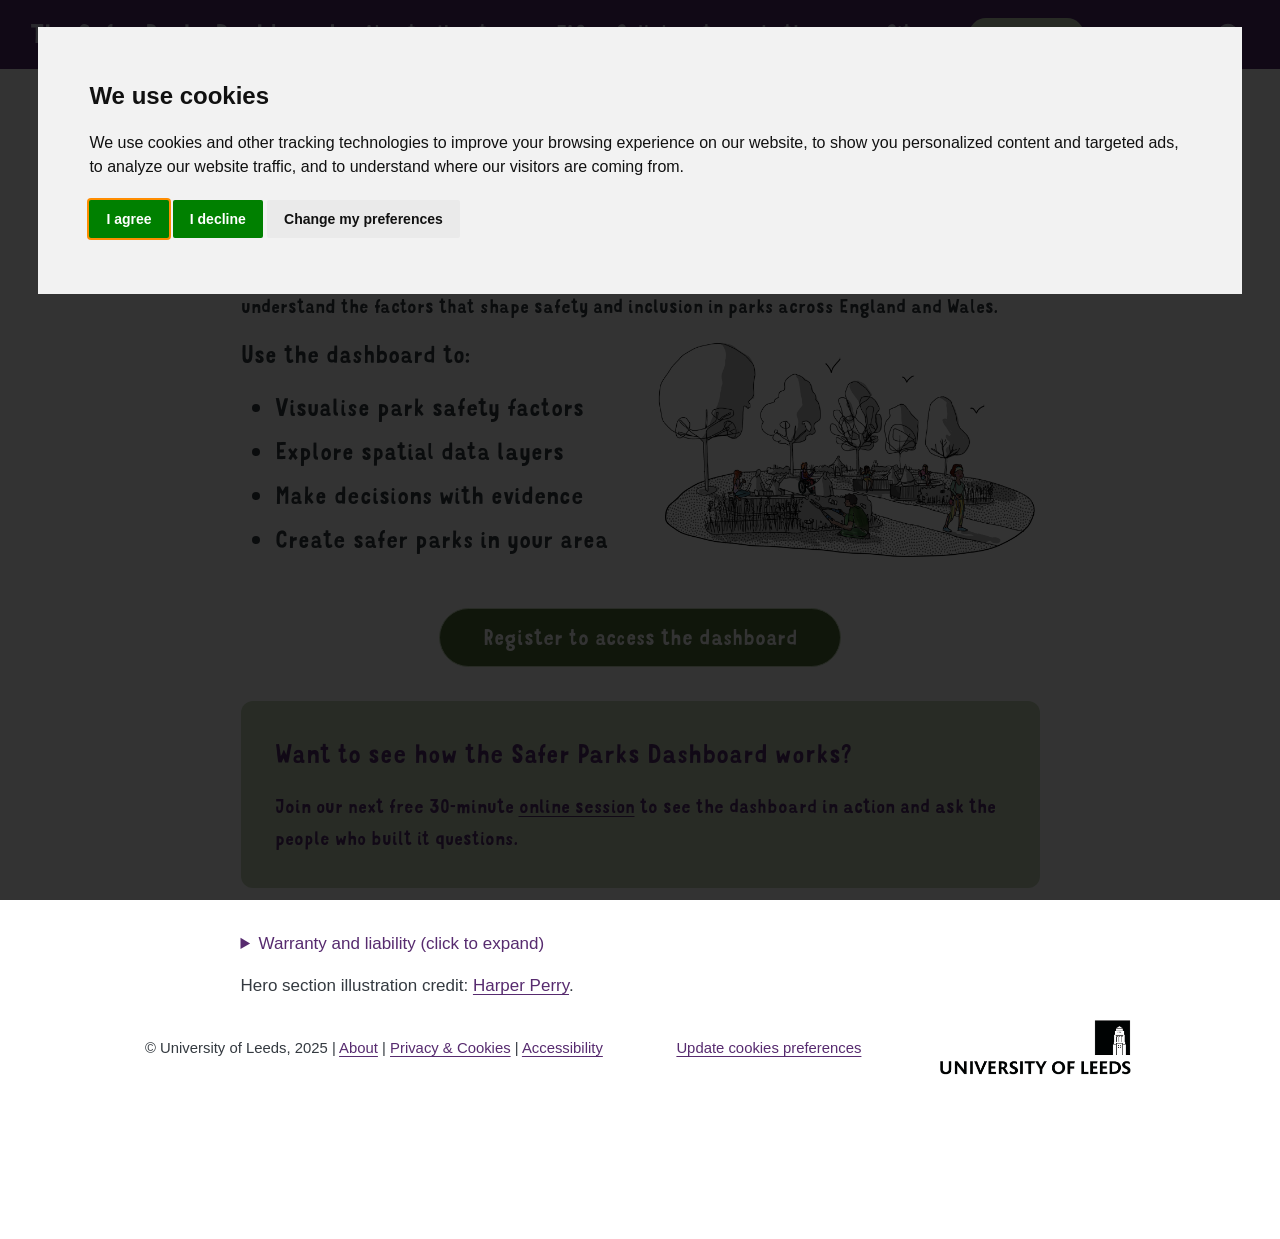
==== commit d0377584: "Built site for gh-pages" ====
--- a/index.html
+++ b/index.html
@@ -49,7 +49,7 @@
 <link href="site_libs/quarto-html/quarto-syntax-highlighting-63b5708e65d6cd79cd7618c58d0c21e7.css" rel="stylesheet" id="quarto-text-highlighting-styles">
 <script src="site_libs/bootstrap/bootstrap.min.js"></script>
 <link href="site_libs/bootstrap/bootstrap-icons.css" rel="stylesheet">
-<link href="site_libs/bootstrap/bootstrap-891cdc335242fcc6269b0269c2d55c91.min.css" rel="stylesheet" append-hash="true" id="quarto-bootstrap" data-mode="light">
+<link href="site_libs/bootstrap/bootstrap-17636a9244565600da9a2d22a2be0cda.min.css" rel="stylesheet" append-hash="true" id="quarto-bootstrap" data-mode="light">
 <script id="quarto-search-options" type="application/json">{
   "location": "navbar",
   "copy-button": false,
@@ -140,6 +140,10 @@
   <li class="nav-item">
     <a class="nav-link" href="./partners.html"> 
 <span class="menu-text">Collaborators</span></a>
+  </li>  
+  <li class="nav-item">
+    <a class="nav-link" href="./news.html"> 
+<span class="menu-text">In the news</span></a>
   </li>  
   <li class="nav-item">
     <a class="nav-link" href="./How_to_cite.html"> 
